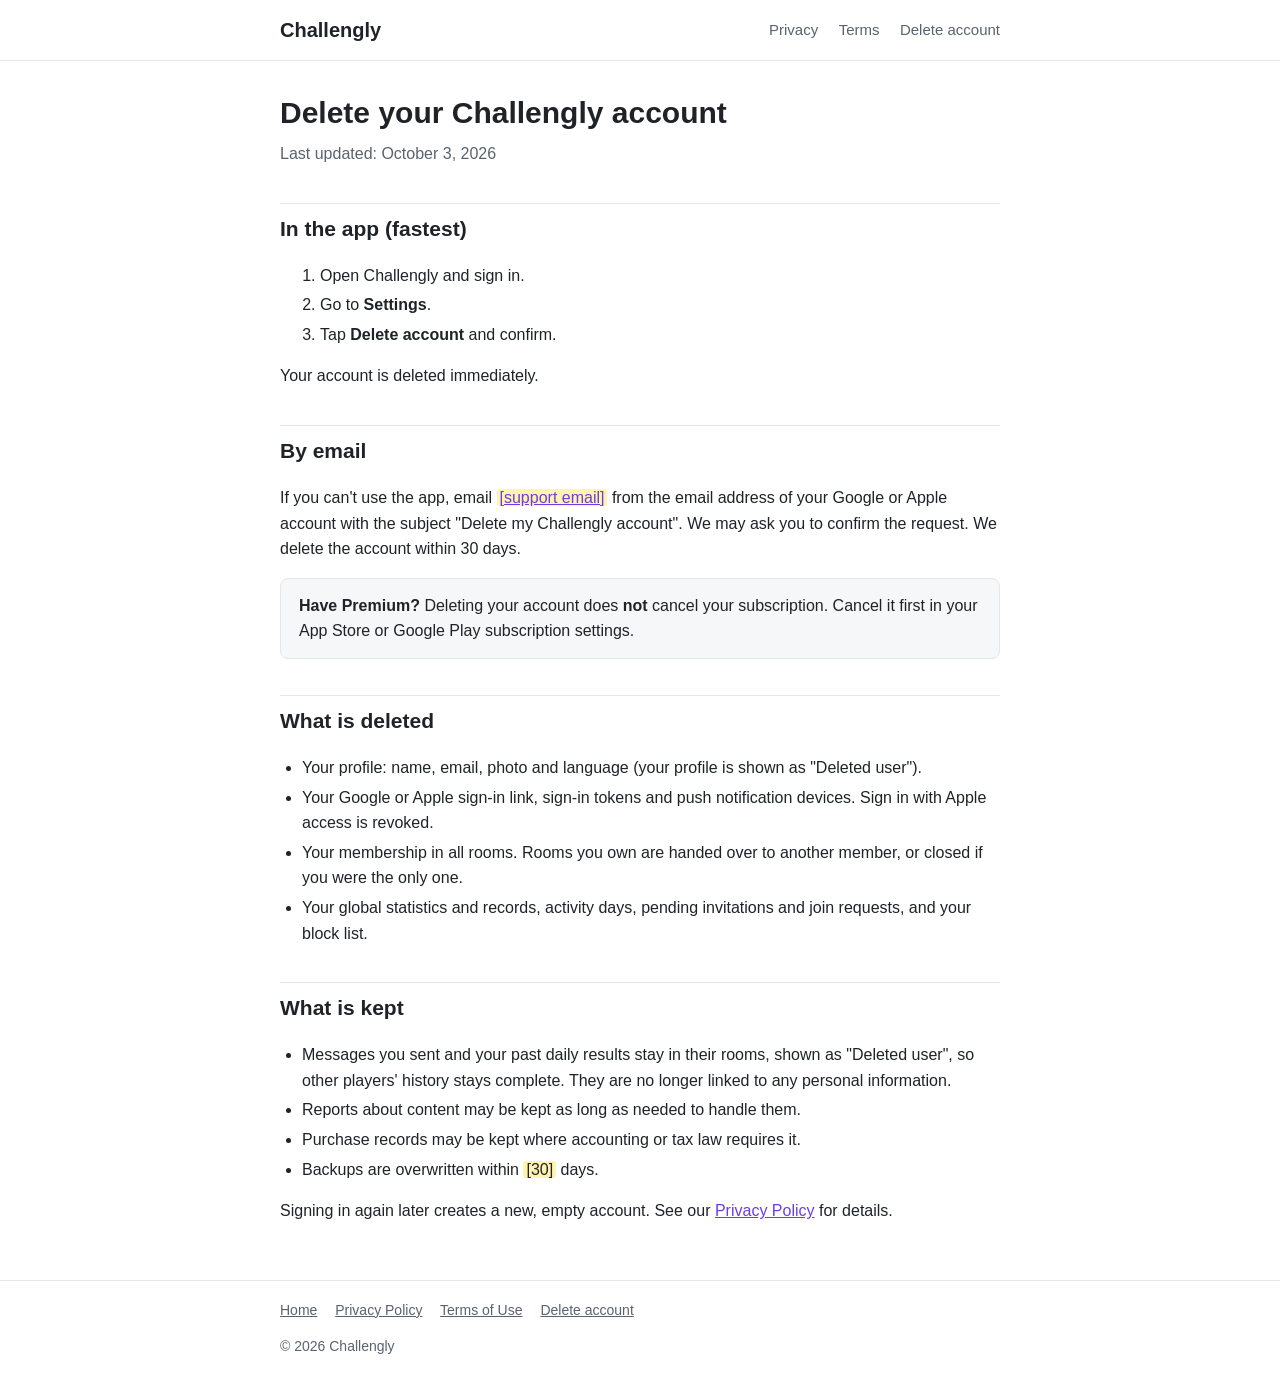
==== delete-account.html @ d625bdfe "Add files via upload" ====
<!DOCTYPE html>
<html lang="en">
<head>
  <meta charset="utf-8">
  <meta name="viewport" content="width=device-width, initial-scale=1">
  <title>Delete your account – Challengly</title>
  <meta name="description" content="How to delete your Challengly account and what happens to your data.">
  <link rel="stylesheet" href="style.css">
</head>
<body>
<header>
  <div class="inner">
    <a class="brand" href="index.html">Challengly</a>
    <nav>
      <a href="privacy.html">Privacy</a>
      <a href="terms.html">Terms</a>
      <a href="delete-account.html">Delete account</a>
    </nav>
  </div>
</header>

<main>
  <h1>Delete your Challengly account</h1>
  <p class="updated">Last updated: October 3, 2026</p>

  <h2>In the app (fastest)</h2>
  <ol>
    <li>Open Challengly and sign in.</li>
    <li>Go to <strong>Settings</strong>.</li>
    <li>Tap <strong>Delete account</strong> and confirm.</li>
  </ol>
  <p>Your account is deleted immediately.</p>

  <h2>By email</h2>
  <p>
    If you can't use the app, email <a href="mailto:[support email]?subject=Delete%20my%20Challengly%20account"><mark>[support email]</mark></a>
    from the email address of your Google or Apple account with the subject "Delete my Challengly account".
    We may ask you to confirm the request. We delete the account within 30 days.
  </p>

  <div class="box">
    <strong>Have Premium?</strong> Deleting your account does <strong>not</strong> cancel your subscription.
    Cancel it first in your App Store or Google Play subscription settings.
  </div>

  <h2>What is deleted</h2>
  <ul>
    <li>Your profile: name, email, photo and language (your profile is shown as "Deleted user").</li>
    <li>Your Google or Apple sign-in link, sign-in tokens and push notification devices. Sign in with Apple
      access is revoked.</li>
    <li>Your membership in all rooms. Rooms you own are handed over to another member, or closed if you were the
      only one.</li>
    <li>Your global statistics and records, activity days, pending invitations and join requests, and your block list.</li>
  </ul>

  <h2>What is kept</h2>
  <ul>
    <li>Messages you sent and your past daily results stay in their rooms, shown as "Deleted user", so other
      players' history stays complete. They are no longer linked to any personal information.</li>
    <li>Reports about content may be kept as long as needed to handle them.</li>
    <li>Purchase records may be kept where accounting or tax law requires it.</li>
    <li>Backups are overwritten within <mark>[30]</mark> days.</li>
  </ul>

  <p>Signing in again later creates a new, empty account. See our <a href="privacy.html">Privacy Policy</a> for details.</p>
</main>

<footer>
  <div class="inner">
    <a href="index.html">Home</a>
    <a href="privacy.html">Privacy Policy</a>
    <a href="terms.html">Terms of Use</a>
    <a href="delete-account.html">Delete account</a>
    <p>© 2026 Challengly</p>
  </div>
</footer>
</body>
</html>
---- style.css ----
:root {
  --bg: #ffffff;
  --text: #1f2328;
  --muted: #59636e;
  --accent: #6a3de8;
  --border: #e3e6ea;
  --card: #f6f7f9;
  --mark: #fff3b0;
}

@media (prefers-color-scheme: dark) {
  :root {
    --bg: #121418;
    --text: #e6e8eb;
    --muted: #9aa3ad;
    --accent: #a98bff;
    --border: #2a2f36;
    --card: #1b1f25;
    --mark: #5c4f00;
  }
}

* { box-sizing: border-box; }

body {
  margin: 0;
  background: var(--bg);
  color: var(--text);
  font-family: -apple-system, BlinkMacSystemFont, "Segoe UI", Roboto, Helvetica, Arial, sans-serif;
  font-size: 16px;
  line-height: 1.6;
}

header {
  border-bottom: 1px solid var(--border);
}

header .inner,
main,
footer .inner {
  max-width: 760px;
  margin: 0 auto;
  padding: 0 20px;
}

header .inner {
  display: flex;
  align-items: center;
  justify-content: space-between;
  flex-wrap: wrap;
  gap: 8px;
  padding-top: 14px;
  padding-bottom: 14px;
}

.brand {
  font-weight: 700;
  font-size: 20px;
  color: var(--text);
  text-decoration: none;
}

nav a {
  color: var(--muted);
  text-decoration: none;
  margin-left: 16px;
  font-size: 15px;
}

nav a:hover { color: var(--accent); }

main { padding-top: 28px; padding-bottom: 40px; }

h1 { font-size: 30px; margin: 0 0 4px; }
h2 { font-size: 21px; margin-top: 36px; padding-top: 8px; border-top: 1px solid var(--border); }
h3 { font-size: 17px; margin-top: 22px; }

.updated { color: var(--muted); margin-top: 0; }

a { color: var(--accent); }

ul { padding-left: 22px; }
li { margin: 4px 0; }

table {
  width: 100%;
  border-collapse: collapse;
  margin: 12px 0;
  font-size: 15px;
}

th, td {
  text-align: left;
  vertical-align: top;
  padding: 8px 10px;
  border: 1px solid var(--border);
}

th { background: var(--card); }

.box {
  background: var(--card);
  border: 1px solid var(--border);
  border-radius: 8px;
  padding: 14px 18px;
  margin: 16px 0;
}

.links { list-style: none; padding: 0; }
.links li { margin: 10px 0; }
.links a { font-size: 18px; }

/* Placeholders that must be filled in before publishing */
mark {
  background: var(--mark);
  color: inherit;
  padding: 0 3px;
  border-radius: 3px;
}

footer {
  border-top: 1px solid var(--border);
  color: var(--muted);
  font-size: 14px;
}

footer .inner { padding-top: 18px; padding-bottom: 28px; }
footer a { color: var(--muted); margin-right: 14px; }

@media (max-width: 600px) {
  h1 { font-size: 25px; }
  nav a { margin-left: 0; margin-right: 14px; }
  table { font-size: 14px; }
  th, td { padding: 6px 7px; }
}
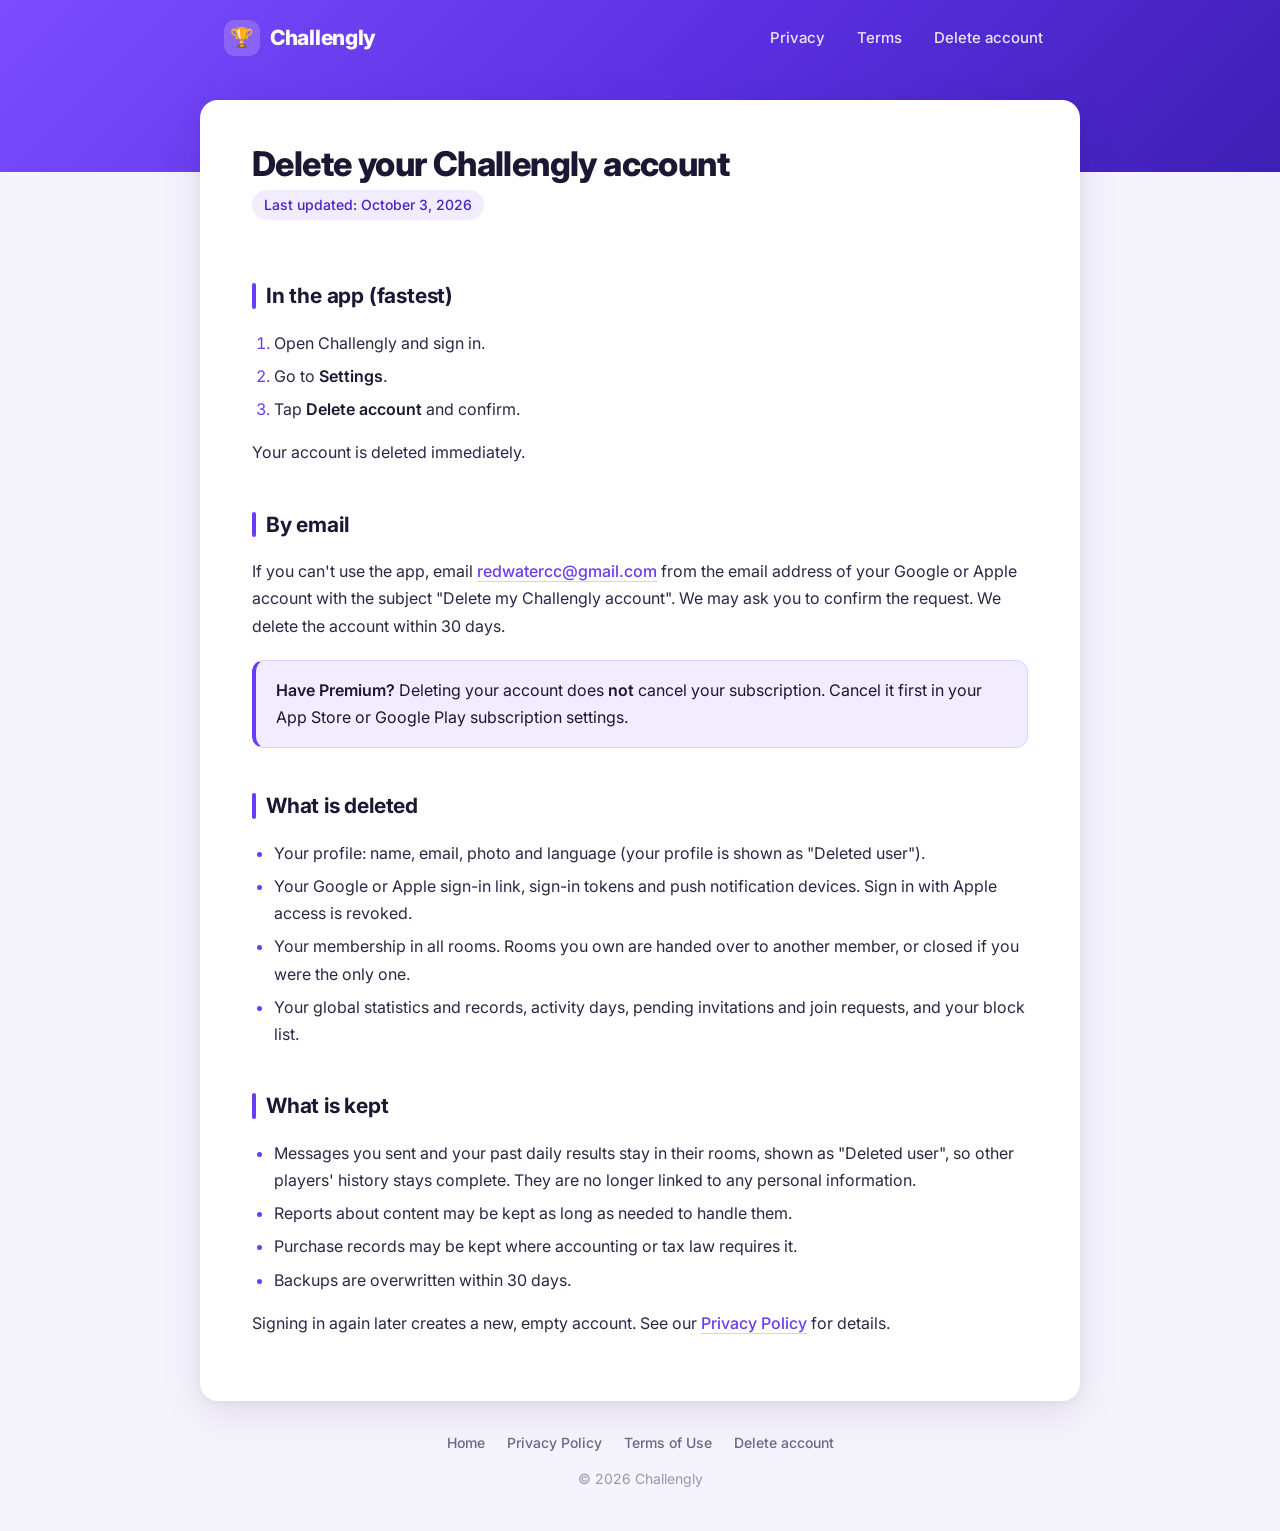
==== commit 61dab35c: "Add files via upload" ====
--- a/delete-account.html
+++ b/delete-account.html
@@ -3,6 +3,7 @@
 <head>
   <meta charset="utf-8">
   <meta name="viewport" content="width=device-width, initial-scale=1">
+  <meta name="color-scheme" content="light">
   <title>Delete your account – Challengly</title>
   <meta name="description" content="How to delete your Challengly account and what happens to your data.">
   <link rel="stylesheet" href="style.css">
@@ -12,8 +13,8 @@
   <div class="inner">
     <a class="brand" href="index.html">Challengly</a>
     <nav>
-      <a href="privacy.html">Privacy</a>
-      <a href="terms.html">Terms</a>
+      <a href="privacy_policy.html">Privacy</a>
+      <a href="terms_of_use.html">Terms</a>
       <a href="delete-account.html">Delete account</a>
     </nav>
   </div>
@@ -33,7 +34,7 @@
 
   <h2>By email</h2>
   <p>
-    If you can't use the app, email <a href="mailto:[support email]?subject=Delete%20my%20Challengly%20account"><mark>[support email]</mark></a>
+    If you can't use the app, email <a href="mailto:redwatercc@gmail.com?subject=Delete%20my%20Challengly%20account">redwatercc@gmail.com</a>
     from the email address of your Google or Apple account with the subject "Delete my Challengly account".
     We may ask you to confirm the request. We delete the account within 30 days.
   </p>
@@ -59,17 +60,17 @@
       players' history stays complete. They are no longer linked to any personal information.</li>
     <li>Reports about content may be kept as long as needed to handle them.</li>
     <li>Purchase records may be kept where accounting or tax law requires it.</li>
-    <li>Backups are overwritten within <mark>[30]</mark> days.</li>
+    <li>Backups are overwritten within 30 days.</li>
   </ul>
 
-  <p>Signing in again later creates a new, empty account. See our <a href="privacy.html">Privacy Policy</a> for details.</p>
+  <p>Signing in again later creates a new, empty account. See our <a href="privacy_policy.html">Privacy Policy</a> for details.</p>
 </main>
 
 <footer>
   <div class="inner">
     <a href="index.html">Home</a>
-    <a href="privacy.html">Privacy Policy</a>
-    <a href="terms.html">Terms of Use</a>
+    <a href="privacy_policy.html">Privacy Policy</a>
+    <a href="terms_of_use.html">Terms of Use</a>
     <a href="delete-account.html">Delete account</a>
     <p>© 2026 Challengly</p>
   </div>
--- a/style.css
+++ b/style.css
@@ -1,135 +1,265 @@
+@import url("https://fonts.googleapis.com/css2?family=Inter:wght@400;500;600;700;800&display=swap");
+
+/* Always light, also when the phone is in dark mode. */
 :root {
-  --bg: #ffffff;
-  --text: #1f2328;
-  --muted: #59636e;
-  --accent: #6a3de8;
-  --border: #e3e6ea;
-  --card: #f6f7f9;
-  --mark: #fff3b0;
-}
-
-@media (prefers-color-scheme: dark) {
-  :root {
-    --bg: #121418;
-    --text: #e6e8eb;
-    --muted: #9aa3ad;
-    --accent: #a98bff;
-    --border: #2a2f36;
-    --card: #1b1f25;
-    --mark: #5c4f00;
-  }
+  color-scheme: light;
+  --brand: #6c3cf0;
+  --brand-dark: #4b22c4;
+  --brand-soft: #f1ecff;
+  --page: #f5f3fb;
+  --card: #ffffff;
+  --text: #1c1733;
+  --muted: #6b6785;
+  --border: #e6e2f3;
+  --radius: 18px;
 }
 
 * { box-sizing: border-box; }
+
+html { scroll-behavior: smooth; }
 
 body {
   margin: 0;
-  background: var(--bg);
+  background: var(--page);
   color: var(--text);
-  font-family: -apple-system, BlinkMacSystemFont, "Segoe UI", Roboto, Helvetica, Arial, sans-serif;
+  font-family: "Inter", -apple-system, BlinkMacSystemFont, "Segoe UI", Roboto, Helvetica, Arial, sans-serif;
   font-size: 16px;
-  line-height: 1.6;
-}
-
+  line-height: 1.7;
+  -webkit-font-smoothing: antialiased;
+}
+
+/* ---------- Header ---------- */
 header {
-  border-bottom: 1px solid var(--border);
-}
-
-header .inner,
-main,
-footer .inner {
-  max-width: 760px;
+  background: linear-gradient(135deg, #7b4dff 0%, #5a2fe0 55%, #3d1fb3 100%);
+  padding-bottom: 96px; /* the content card overlaps this area */
+}
+
+header .inner {
+  max-width: 880px;
   margin: 0 auto;
-  padding: 0 20px;
-}
-
-header .inner {
+  padding: 18px 24px;
   display: flex;
   align-items: center;
   justify-content: space-between;
   flex-wrap: wrap;
-  gap: 8px;
-  padding-top: 14px;
-  padding-bottom: 14px;
+  gap: 10px;
 }
 
 .brand {
+  display: inline-flex;
+  align-items: center;
+  gap: 10px;
+  color: #fff;
+  font-weight: 800;
+  font-size: 21px;
+  letter-spacing: -0.3px;
+  text-decoration: none;
+  border: none;
+}
+
+.brand::before {
+  content: "🏆";
+  display: grid;
+  place-items: center;
+  width: 36px;
+  height: 36px;
+  font-size: 19px;
+  background: rgba(255, 255, 255, 0.18);
+  border-radius: 11px;
+}
+
+nav { display: flex; flex-wrap: wrap; gap: 6px; }
+
+nav a {
+  color: rgba(255, 255, 255, 0.88);
+  text-decoration: none;
+  font-size: 15px;
+  font-weight: 500;
+  padding: 7px 13px;
+  border-radius: 999px;
+  border: none;
+  transition: background 0.15s ease;
+}
+
+nav a:hover { background: rgba(255, 255, 255, 0.16); color: #fff; }
+
+/* ---------- Content card ---------- */
+main {
+  max-width: 880px;
+  margin: -72px auto 0;
+  padding: 44px 52px 48px;
+  background: var(--card);
+  border-radius: var(--radius);
+  box-shadow: 0 12px 40px rgba(40, 20, 110, 0.10), 0 2px 6px rgba(40, 20, 110, 0.05);
+}
+
+h1 {
+  font-size: 34px;
+  line-height: 1.2;
+  letter-spacing: -0.6px;
+  font-weight: 800;
+  margin: 0 0 6px;
+}
+
+.updated {
+  display: inline-block;
+  margin: 0 0 18px;
+  padding: 3px 12px;
+  font-size: 14px;
+  font-weight: 500;
+  color: var(--brand-dark);
+  background: var(--brand-soft);
+  border-radius: 999px;
+}
+
+h2 {
+  position: relative;
+  font-size: 21px;
   font-weight: 700;
-  font-size: 20px;
-  color: var(--text);
+  letter-spacing: -0.2px;
+  margin: 40px 0 12px;
+  padding-left: 14px;
+}
+
+h2::before {
+  content: "";
+  position: absolute;
+  left: 0;
+  top: 5px;
+  bottom: 5px;
+  width: 4px;
+  border-radius: 4px;
+  background: var(--brand);
+}
+
+h3 {
+  font-size: 17px;
+  font-weight: 600;
+  margin: 24px 0 6px;
+  color: var(--brand-dark);
+}
+
+p, li { color: #2c2745; }
+
+a {
+  color: var(--brand);
+  font-weight: 500;
   text-decoration: none;
-}
-
-nav a {
-  color: var(--muted);
-  text-decoration: none;
-  margin-left: 16px;
-  font-size: 15px;
-}
-
-nav a:hover { color: var(--accent); }
-
-main { padding-top: 28px; padding-bottom: 40px; }
-
-h1 { font-size: 30px; margin: 0 0 4px; }
-h2 { font-size: 21px; margin-top: 36px; padding-top: 8px; border-top: 1px solid var(--border); }
-h3 { font-size: 17px; margin-top: 22px; }
-
-.updated { color: var(--muted); margin-top: 0; }
-
-a { color: var(--accent); }
-
-ul { padding-left: 22px; }
-li { margin: 4px 0; }
-
+  border-bottom: 1px solid rgba(108, 60, 240, 0.25);
+}
+
+a:hover { border-bottom-color: var(--brand); }
+
+ul, ol { padding-left: 22px; }
+li { margin: 6px 0; }
+li::marker { color: var(--brand); }
+
+strong { font-weight: 600; color: var(--text); }
+
+/* ---------- Boxes ---------- */
+.box {
+  margin: 20px 0;
+  padding: 16px 20px;
+  background: var(--brand-soft);
+  border: 1px solid #ddd2ff;
+  border-left: 4px solid var(--brand);
+  border-radius: 12px;
+}
+
+.box ul { margin: 8px 0 0; }
+
+/* ---------- Tables ---------- */
 table {
   width: 100%;
-  border-collapse: collapse;
-  margin: 12px 0;
+  margin: 14px 0 6px;
+  border-collapse: separate;
+  border-spacing: 0;
   font-size: 15px;
+  border: 1px solid var(--border);
+  border-radius: 12px;
+  overflow: hidden;
 }
 
 th, td {
   text-align: left;
   vertical-align: top;
-  padding: 8px 10px;
+  padding: 11px 14px;
+  border-bottom: 1px solid var(--border);
+}
+
+th {
+  background: var(--brand-soft);
+  color: var(--brand-dark);
+  font-weight: 600;
+  font-size: 14px;
+}
+
+tr:last-child td { border-bottom: none; }
+tr:nth-child(even) td { background: #faf9fe; }
+
+/* ---------- Home page link list ---------- */
+.links {
+  list-style: none;
+  padding: 0;
+  display: grid;
+  grid-template-columns: repeat(auto-fit, minmax(200px, 1fr));
+  gap: 12px;
+}
+
+.links li { margin: 0; }
+
+.links a {
+  display: block;
+  padding: 16px 18px;
   border: 1px solid var(--border);
-}
-
-th { background: var(--card); }
-
-.box {
-  background: var(--card);
-  border: 1px solid var(--border);
-  border-radius: 8px;
-  padding: 14px 18px;
-  margin: 16px 0;
-}
-
-.links { list-style: none; padding: 0; }
-.links li { margin: 10px 0; }
-.links a { font-size: 18px; }
-
-/* Placeholders that must be filled in before publishing */
-mark {
-  background: var(--mark);
-  color: inherit;
-  padding: 0 3px;
-  border-radius: 3px;
-}
-
-footer {
-  border-top: 1px solid var(--border);
+  border-radius: 14px;
+  font-weight: 600;
+  font-size: 16px;
+  color: var(--text);
+  background: #fff;
+  transition: border-color 0.15s ease, transform 0.15s ease, box-shadow 0.15s ease;
+}
+
+.links a::after { content: " →"; color: var(--brand); }
+
+.links a:hover {
+  border-color: var(--brand);
+  transform: translateY(-1px);
+  box-shadow: 0 6px 18px rgba(108, 60, 240, 0.12);
+}
+
+/* ---------- Footer ---------- */
+footer { text-align: center; color: var(--muted); font-size: 14px; }
+
+footer .inner { max-width: 880px; margin: 0 auto; padding: 30px 24px 40px; }
+
+footer a {
   color: var(--muted);
-  font-size: 14px;
-}
-
-footer .inner { padding-top: 18px; padding-bottom: 28px; }
-footer a { color: var(--muted); margin-right: 14px; }
-
-@media (max-width: 600px) {
-  h1 { font-size: 25px; }
-  nav a { margin-left: 0; margin-right: 14px; }
-  table { font-size: 14px; }
-  th, td { padding: 6px 7px; }
-}
+  font-weight: 500;
+  border: none;
+  margin: 0 9px;
+}
+
+footer a:hover { color: var(--brand); }
+
+footer p { margin: 12px 0 0; color: #9a96b0; }
+
+/* ---------- Phones ---------- */
+@media (max-width: 640px) {
+  header { padding-bottom: 76px; }
+  header .inner { padding: 14px 16px; }
+  nav a { padding: 6px 10px; font-size: 14px; }
+
+  main {
+    margin: -56px 12px 0;
+    padding: 28px 20px 32px;
+    border-radius: 16px;
+  }
+
+  h1 { font-size: 27px; }
+  h2 { font-size: 19px; margin-top: 32px; }
+
+  /* Wide tables scroll sideways instead of squeezing */
+  table { display: block; overflow-x: auto; white-space: normal; }
+  th, td { padding: 9px 10px; min-width: 120px; }
+}
